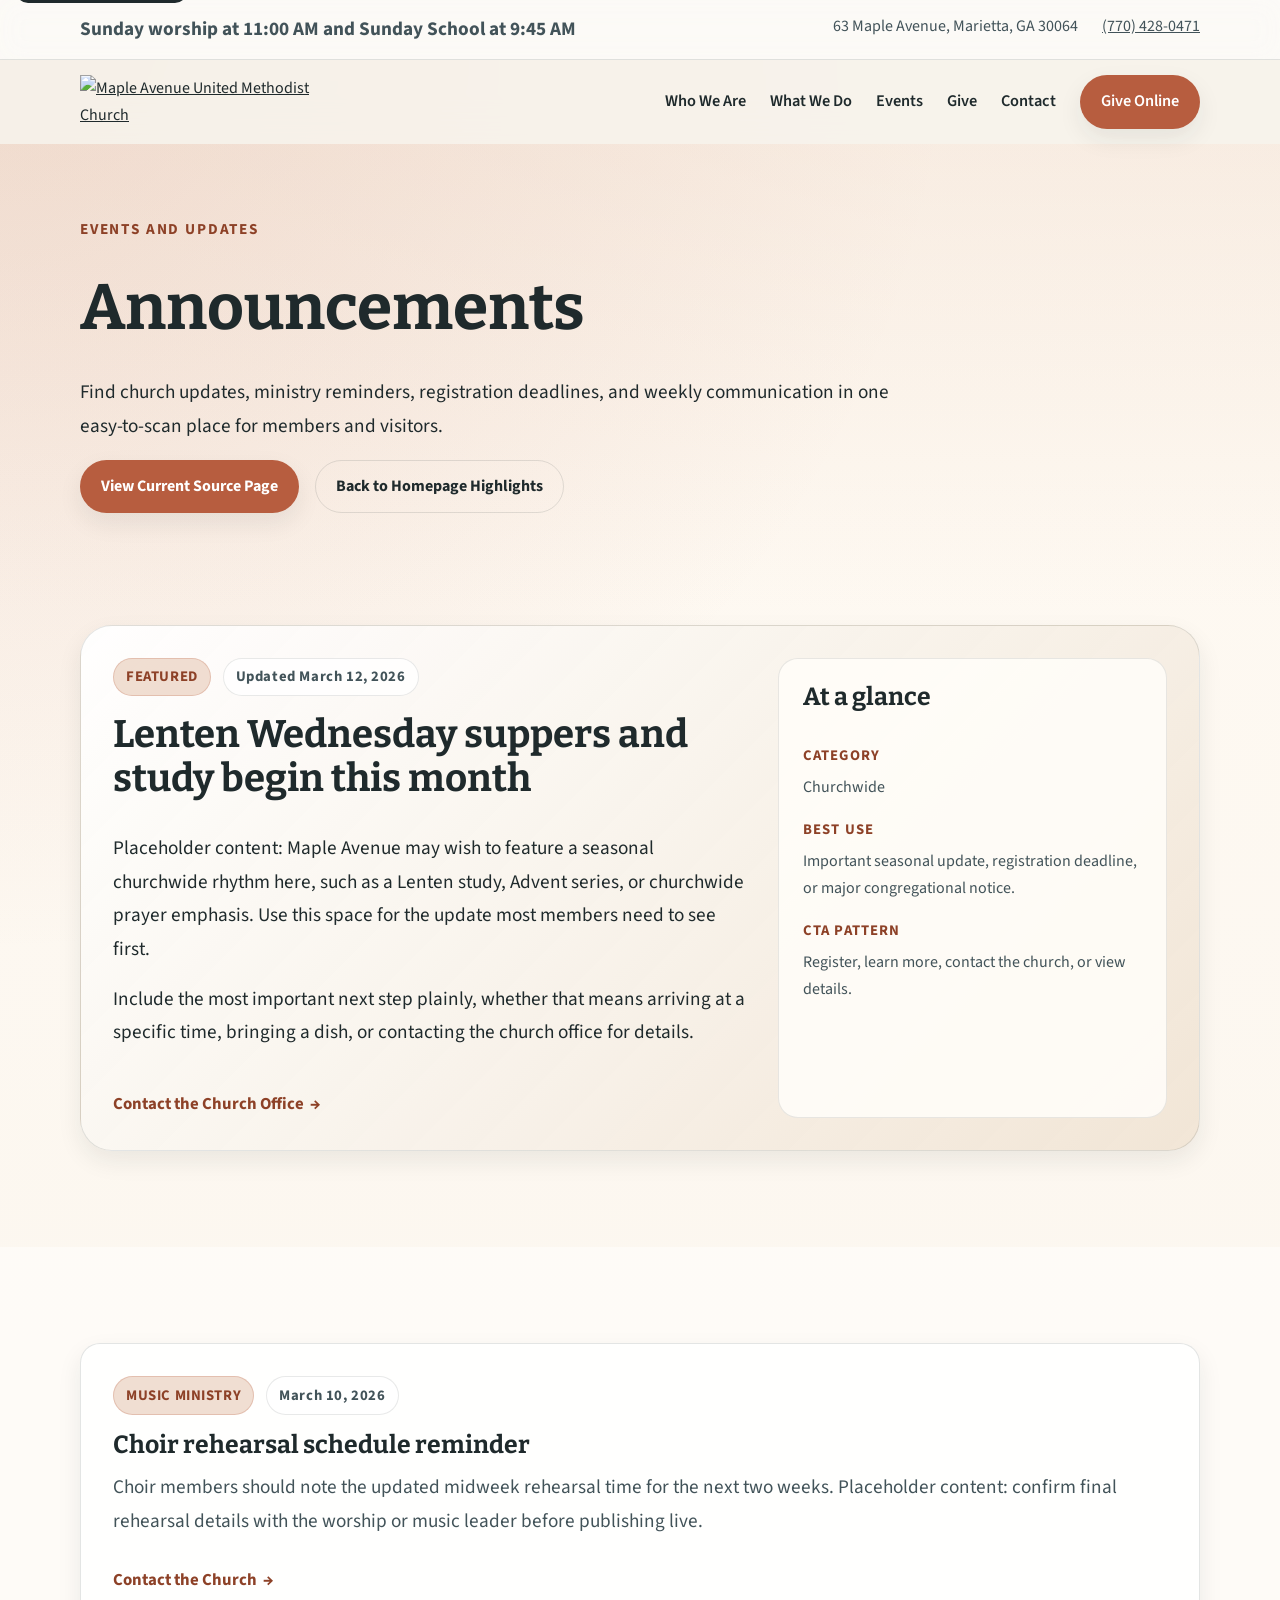
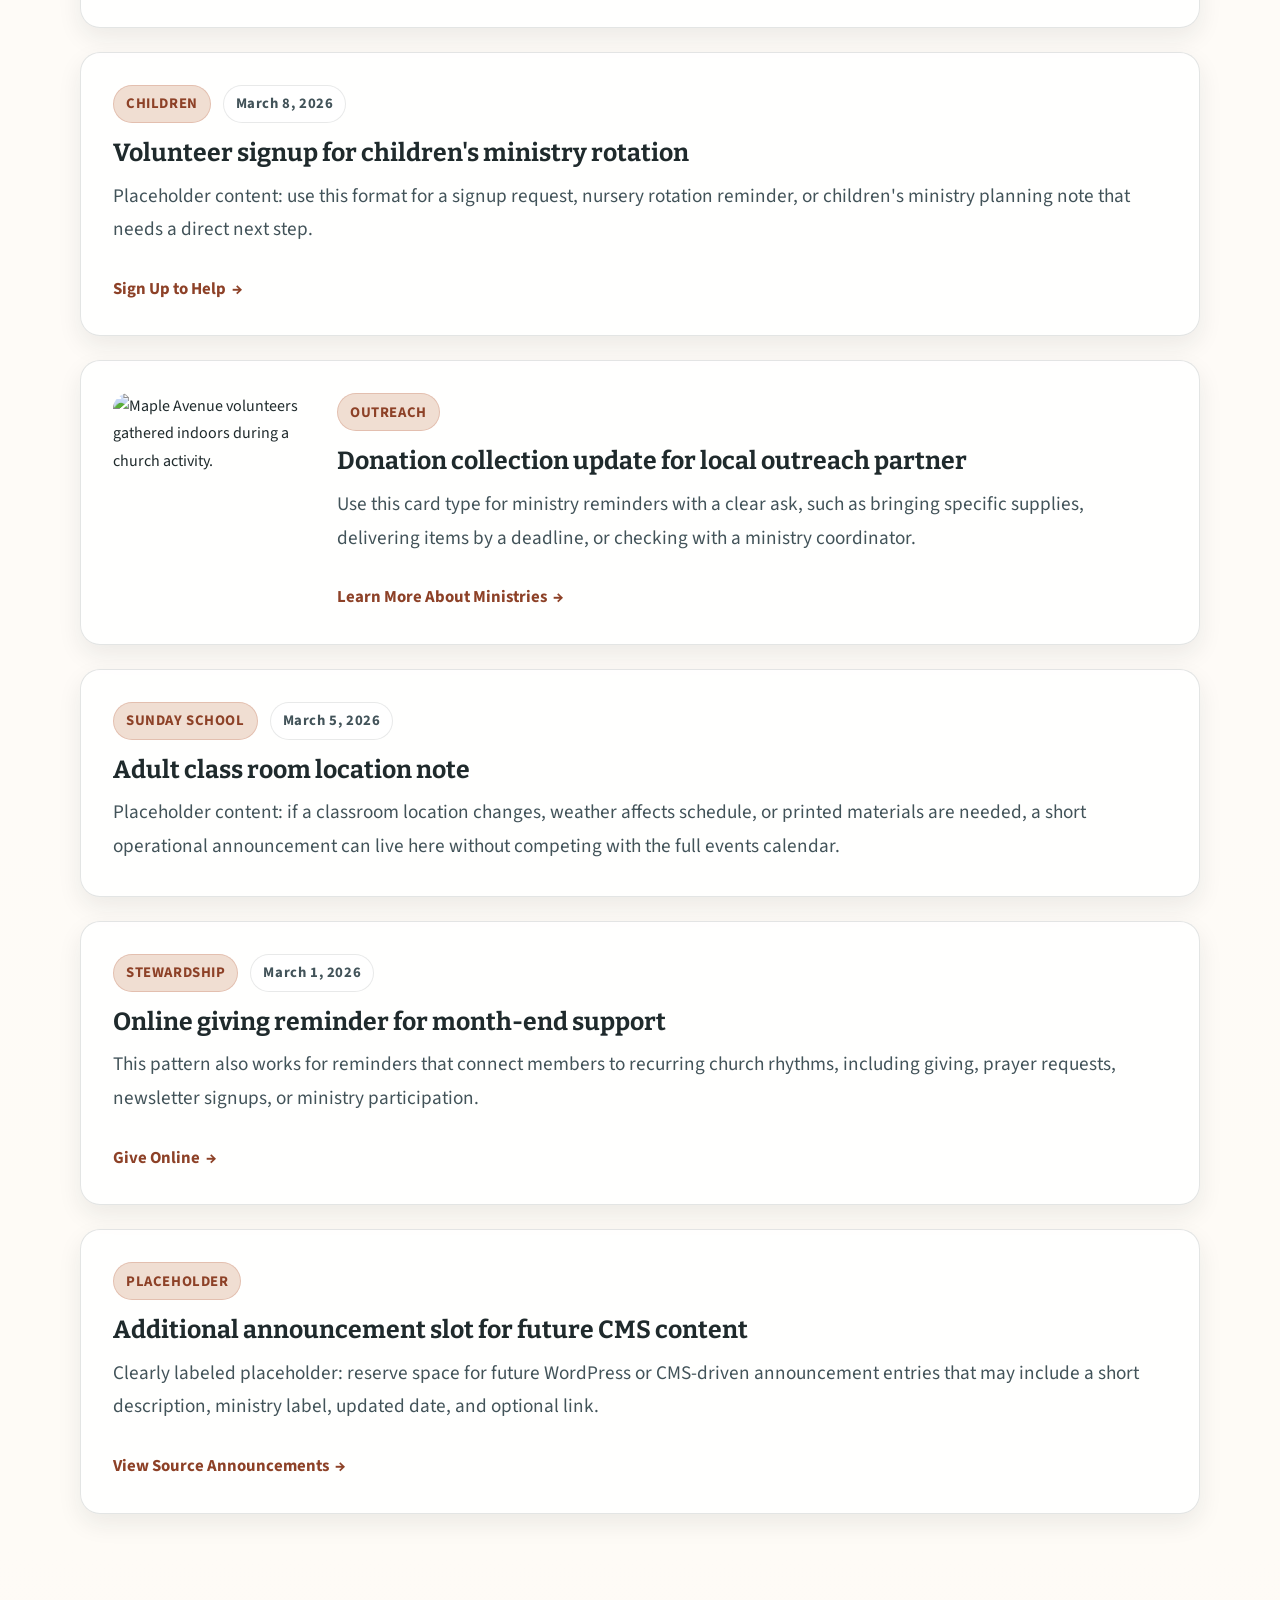
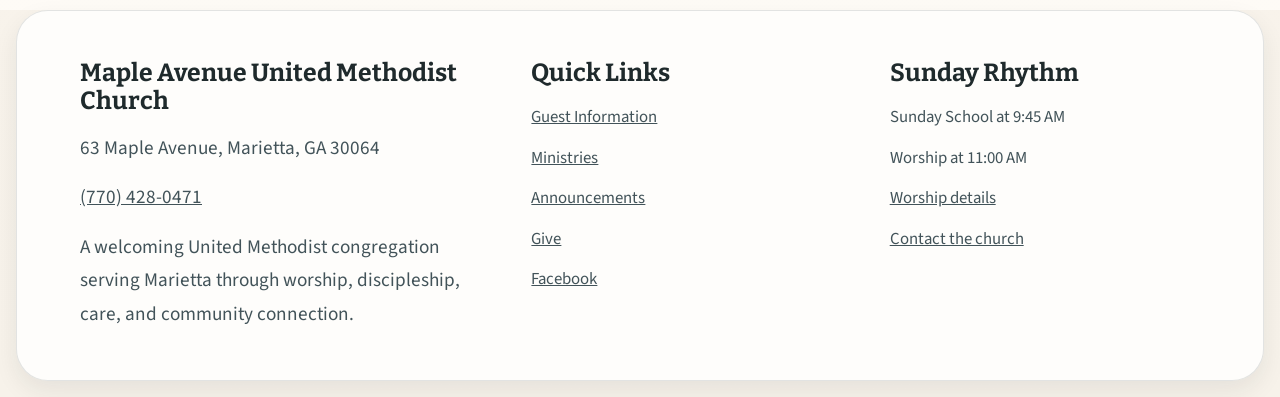
==== announcements.html @ 6061c357 "New pages and updates" ====
<!doctype html>
<html lang="en">
  <head>
    <meta charset="UTF-8" />
    <meta name="viewport" content="width=device-width, initial-scale=1.0" />
    <title>Announcements | Maple Avenue United Methodist Church</title>
    <meta
      name="description"
      content="Browse featured updates, ministry reminders, and church communication in this announcements page prototype for Maple Avenue United Methodist Church."
    />
    <meta name="robots" content="noindex, nofollow" />
    <link rel="preconnect" href="https://fonts.googleapis.com" />
    <link rel="preconnect" href="https://fonts.gstatic.com" crossorigin />
    <link
      href="https://fonts.googleapis.com/css2?family=Bitter:wght@500;600;700&family=Source+Sans+3:wght@400;500;600;700&display=swap"
      rel="stylesheet"
    />
    <link rel="stylesheet" href="styles.css" />
    <script src="script.js" defer></script>
  </head>
  <body>
    <a class="skip-link" href="#main-content">Skip to main content</a>

    <header class="site-header" data-site-header>
      <div class="utility-bar">
        <div class="container utility-bar__content">
          <p class="utility-bar__message">
            Sunday worship at 11:00 AM and Sunday School at 9:45 AM
          </p>
          <ul class="utility-list" aria-label="Quick contact details">
            <li>63 Maple Avenue, Marietta, GA 30064</li>
            <li><a href="tel:17704280471">(770) 428-0471</a></li>
          </ul>
        </div>
      </div>

      <div class="container header-shell">
        <a
          class="brand"
          href="index.html"
          aria-label="Maple Avenue United Methodist Church home"
        >
          <img
            class="brand__logo"
            src="https://static.wixstatic.com/media/d527b7_5be0c75b35754197b9181731314d34e4~mv2.png/v1/fill/w_263,h_67,al_c,q_85,usm_0.66_1.00_0.01,enc_avif,quality_auto/MA%20Steeple%20Logo%201A.png"
            alt="Maple Avenue United Methodist Church"
          />
        </a>

        <button
          class="menu-toggle"
          type="button"
          aria-expanded="false"
          aria-controls="site-navigation"
          data-menu-toggle
        >
          <span class="menu-toggle__label">Menu</span>
          <span class="menu-toggle__bars" aria-hidden="true"></span>
        </button>

        <nav
          class="site-nav"
          id="site-navigation"
          aria-label="Primary"
          data-nav
        >
          <ul class="site-nav__list">
            <li><a href="index.html#who-we-are">Who We Are</a></li>
            <li><a href="index.html#what-we-do">What We Do</a></li>
            <li><a href="index.html#highlights">Events</a></li>
            <li><a href="index.html#give">Give</a></li>
            <li><a href="index.html#contact">Contact</a></li>
          </ul>
          <a
            class="button button--primary site-nav__cta"
            href="https://www.mapleavenuechurch.org/give"
            target="_blank"
            rel="noreferrer"
          >
            Give Online
          </a>
        </nav>
      </div>
    </header>

    <main id="main-content">
      <section class="section page-header" aria-labelledby="announcements-page-title">
        <div class="container">
          <div class="page-header__content">
            <p class="eyebrow">Events And Updates</p>
            <h1 id="announcements-page-title">Announcements</h1>
            <p>
              Find church updates, ministry reminders, registration deadlines,
              and weekly communication in one easy-to-scan place for members
              and visitors.
            </p>
            <div class="button-row">
              <a
                class="button button--primary"
                href="https://www.mapleavenuechurch.org/announcements"
                target="_blank"
                rel="noreferrer"
              >
                View Current Source Page
              </a>
              <a class="button button--ghost" href="index.html#highlights">
                Back to Homepage Highlights
              </a>
            </div>
          </div>
        </div>
      </section>

      <section
        class="section announcements-featured-section"
        aria-labelledby="featured-announcement-title"
      >
        <div class="container announcements-shell">
          <article class="featured-announcement" aria-labelledby="featured-announcement-title">
            <div class="featured-announcement__content">
              <div class="featured-announcement__meta" aria-label="Featured announcement details">
                <span class="announcement-label">Featured</span>
                <time class="announcement-date" datetime="2026-03-12">Updated March 12, 2026</time>
              </div>
              <h2 id="featured-announcement-title">Lenten Wednesday suppers and study begin this month</h2>
              <p>
                Placeholder content: Maple Avenue may wish to feature a seasonal
                churchwide rhythm here, such as a Lenten study, Advent series,
                or churchwide prayer emphasis. Use this space for the update
                most members need to see first.
              </p>
              <p>
                Include the most important next step plainly, whether that means
                arriving at a specific time, bringing a dish, or contacting the
                church office for details.
              </p>
              <a class="text-link" href="https://www.mapleavenuechurch.org/contact" target="_blank" rel="noreferrer">
                Contact the Church Office
              </a>
            </div>

            <aside class="featured-announcement__details" aria-label="Featured announcement summary">
              <h3 class="footer-title">At a glance</h3>
              <dl class="detail-list">
                <div>
                  <dt>Category</dt>
                  <dd>Churchwide</dd>
                </div>
                <div>
                  <dt>Best use</dt>
                  <dd>Important seasonal update, registration deadline, or major congregational notice.</dd>
                </div>
                <div>
                  <dt>CTA pattern</dt>
                  <dd>Register, learn more, contact the church, or view details.</dd>
                </div>
              </dl>
            </aside>
          </article>
        </div>
      </section>

      <section class="section section--alt" aria-label="Announcement list">
        <div class="container">
          <ul class="announcement-list" aria-label="Announcement items">
            <li>
              <article class="announcement-card" aria-labelledby="announcement-choir-title">
                <div class="announcement-card__meta" aria-label="Announcement metadata">
                  <span class="announcement-label">Music Ministry</span>
                  <time class="announcement-date" datetime="2026-03-10">March 10, 2026</time>
                </div>
                <div class="announcement-card__content">
                  <h3 id="announcement-choir-title">Choir rehearsal schedule reminder</h3>
                  <p>
                    Choir members should note the updated midweek rehearsal time
                    for the next two weeks. Placeholder content: confirm final
                    rehearsal details with the worship or music leader before
                    publishing live.
                  </p>
                </div>
                <a class="text-link" href="https://www.mapleavenuechurch.org/contact" target="_blank" rel="noreferrer">
                  Contact the Church
                </a>
              </article>
            </li>

            <li>
              <article class="announcement-card" aria-labelledby="announcement-children-title">
                <div class="announcement-card__meta" aria-label="Announcement metadata">
                  <span class="announcement-label">Children</span>
                  <time class="announcement-date" datetime="2026-03-08">March 8, 2026</time>
                </div>
                <div class="announcement-card__content">
                  <h3 id="announcement-children-title">Volunteer signup for children&apos;s ministry rotation</h3>
                  <p>
                    Placeholder content: use this format for a signup request,
                    nursery rotation reminder, or children&apos;s ministry planning
                    note that needs a direct next step.
                  </p>
                </div>
                <a class="text-link" href="https://www.mapleavenuechurch.org/connect-card" target="_blank" rel="noreferrer">
                  Sign Up to Help
                </a>
              </article>
            </li>

            <li>
              <article class="announcement-card announcement-card--with-image" aria-labelledby="announcement-outreach-title">
                <img
                  class="announcement-card__image"
                  src="https://static.wixstatic.com/media/d527b7_13dd63d2ba9d43a4a3c2f9551a22ea8c~mv2.jpeg/v1/fill/w_1023,h_595,al_c,q_85,enc_avif,quality_auto/IMAGEJPEG_1.jpeg"
                  alt="Maple Avenue volunteers gathered indoors during a church activity."
                />
                <div class="announcement-card__meta" aria-label="Announcement metadata">
                  <span class="announcement-label">Outreach</span>
                </div>
                <div class="announcement-card__content">
                  <h3 id="announcement-outreach-title">Donation collection update for local outreach partner</h3>
                  <p>
                    Use this card type for ministry reminders with a clear ask,
                    such as bringing specific supplies, delivering items by a
                    deadline, or checking with a ministry coordinator.
                  </p>
                </div>
                <a class="text-link" href="https://www.mapleavenuechurch.org/ministries" target="_blank" rel="noreferrer">
                  Learn More About Ministries
                </a>
              </article>
            </li>

            <li>
              <article class="announcement-card" aria-labelledby="announcement-sunday-school-title">
                <div class="announcement-card__meta" aria-label="Announcement metadata">
                  <span class="announcement-label">Sunday School</span>
                  <time class="announcement-date" datetime="2026-03-05">March 5, 2026</time>
                </div>
                <div class="announcement-card__content">
                  <h3 id="announcement-sunday-school-title">Adult class room location note</h3>
                  <p>
                    Placeholder content: if a classroom location changes,
                    weather affects schedule, or printed materials are needed,
                    a short operational announcement can live here without
                    competing with the full events calendar.
                  </p>
                </div>
              </article>
            </li>

            <li>
              <article class="announcement-card" aria-labelledby="announcement-giving-title">
                <div class="announcement-card__meta" aria-label="Announcement metadata">
                  <span class="announcement-label">Stewardship</span>
                  <time class="announcement-date" datetime="2026-03-01">March 1, 2026</time>
                </div>
                <div class="announcement-card__content">
                  <h3 id="announcement-giving-title">Online giving reminder for month-end support</h3>
                  <p>
                    This pattern also works for reminders that connect members
                    to recurring church rhythms, including giving, prayer
                    requests, newsletter signups, or ministry participation.
                  </p>
                </div>
                <a class="text-link" href="https://www.mapleavenuechurch.org/give" target="_blank" rel="noreferrer">
                  Give Online
                </a>
              </article>
            </li>

            <li>
              <article class="announcement-card" aria-labelledby="announcement-placeholder-title">
                <div class="announcement-card__meta" aria-label="Announcement metadata">
                  <span class="announcement-label">Placeholder</span>
                </div>
                <div class="announcement-card__content">
                  <h3 id="announcement-placeholder-title">Additional announcement slot for future CMS content</h3>
                  <p>
                    Clearly labeled placeholder: reserve space for future WordPress
                    or CMS-driven announcement entries that may include a short
                    description, ministry label, updated date, and optional link.
                  </p>
                </div>
                <a class="text-link" href="https://www.mapleavenuechurch.org/announcements" target="_blank" rel="noreferrer">
                  View Source Announcements
                </a>
              </article>
            </li>
          </ul>
        </div>
      </section>
    </main>

    <footer class="site-footer" id="contact">
      <div class="container footer-grid">
        <section>
          <h2 class="footer-title">Maple Avenue United Methodist Church</h2>
          <p>63 Maple Avenue, Marietta, GA 30064</p>
          <p><a href="tel:17704280471">(770) 428-0471</a></p>
          <p>
            A welcoming United Methodist congregation serving Marietta through
            worship, discipleship, care, and community connection.
          </p>
        </section>

        <section>
          <h2 class="footer-title">Quick Links</h2>
          <ul class="footer-list">
            <li>
              <a
                href="https://www.mapleavenuechurch.org/guestinfo"
                target="_blank"
                rel="noreferrer"
                >Guest Information</a
              >
            </li>
            <li>
              <a
                href="https://www.mapleavenuechurch.org/ministries"
                target="_blank"
                rel="noreferrer"
                >Ministries</a
              >
            </li>
            <li>
              <a
                href="https://www.mapleavenuechurch.org/announcements"
                target="_blank"
                rel="noreferrer"
                >Announcements</a
              >
            </li>
            <li>
              <a
                href="https://www.mapleavenuechurch.org/give"
                target="_blank"
                rel="noreferrer"
                >Give</a
              >
            </li>
            <li>
              <a
                href="https://www.facebook.com/mapleaveumc/"
                target="_blank"
                rel="noreferrer"
                >Facebook</a
              >
            </li>
          </ul>
        </section>

        <section>
          <h2 class="footer-title">Sunday Rhythm</h2>
          <ul class="footer-list">
            <li>Sunday School at 9:45 AM</li>
            <li>Worship at 11:00 AM</li>
            <li>
              <a
                href="https://www.mapleavenuechurch.org/worship"
                target="_blank"
                rel="noreferrer"
                >Worship details</a
              >
            </li>
            <li>
              <a
                href="https://www.mapleavenuechurch.org/contact"
                target="_blank"
                rel="noreferrer"
                >Contact the church</a
              >
            </li>
          </ul>
        </section>
      </div>
    </footer>
  </body>
</html>
---- styles.css ----
:root {
  /* Shared design tokens keep spacing, color, and sizing consistent across sections. */
  --color-ink: #1f2a2c;
  --color-ink-soft: #425359;
  --color-surface: #f7f2ea;
  --color-surface-strong: #efe2d1;
  --color-surface-alt: #fffdf9;
  --color-accent: #b75d3f;
  --color-accent-dark: #8d4127;
  --color-accent-soft: #ead1bf;
  --color-line: rgba(31, 42, 44, 0.12);
  --color-white: #ffffff;
  --shadow-soft: 0 18px 40px rgba(31, 42, 44, 0.09);
  --shadow-card: 0 10px 24px rgba(31, 42, 44, 0.08);
  --radius-sm: 0.75rem;
  --radius-md: 1.25rem;
  --radius-lg: 2rem;
  --container: min(1120px, calc(100vw - 2rem));
  --space-1: 0.5rem;
  --space-2: 0.75rem;
  --space-3: 1rem;
  --space-4: 1.5rem;
  --space-5: 2rem;
  --space-6: 3rem;
  --space-7: 4.5rem;
  --space-8: 6rem;
}

*,
*::before,
*::after {
  box-sizing: border-box;
}

/* Base element styles establish the global reading experience first. */
html {
  scroll-behavior: smooth;
}

body {
  margin: 0;
  font-family: "Source Sans 3", sans-serif;
  color: var(--color-ink);
  background:
    radial-gradient(circle at top left, rgba(183, 93, 63, 0.18), transparent 25%),
    linear-gradient(180deg, #fffaf3 0%, #f7f2ea 100%);
  line-height: 1.7;
}

img {
  display: block;
  max-width: 100%;
}

a {
  color: inherit;
}

a:hover {
  color: var(--color-accent-dark);
}

:focus-visible {
  outline: 3px solid var(--color-accent);
  outline-offset: 3px;
}

.skip-link {
  position: absolute;
  left: var(--space-3);
  top: -3rem;
  z-index: 100;
  padding: var(--space-2) var(--space-3);
  border-radius: var(--radius-sm);
  color: var(--color-white);
  background: var(--color-ink);
  text-decoration: none;
}

.skip-link:focus {
  top: var(--space-3);
}

.container {
  width: var(--container);
  margin: 0 auto;
}

/* Reusable section shells create a consistent vertical rhythm. */
.section {
  padding: var(--space-8) 0;
}

.section--alt {
  background: rgba(255, 253, 249, 0.82);
}

.eyebrow {
  margin: 0 0 var(--space-2);
  color: var(--color-accent-dark);
  font-size: 0.95rem;
  font-weight: 700;
  letter-spacing: 0.12em;
  text-transform: uppercase;
}

h1,
h2,
h3,
.footer-title {
  margin: 0 0 var(--space-3);
  font-family: "Bitter", serif;
  line-height: 1.15;
}

h1 {
  font-size: clamp(2.5rem, 5vw, 4.75rem);
}

h2 {
  font-size: clamp(2rem, 3vw, 3rem);
}

h3,
.footer-title {
  font-size: 1.55rem;
}

p,
ul,
dl {
  margin: 0;
}

p {
  font-size: clamp(1.08rem, 1rem + 0.3vw, 1.2rem);
  line-height: 1.75;
}

.button-row,
.hero__actions {
  display: flex;
  flex-wrap: wrap;
  gap: var(--space-3);
}

/* Button variants share one base style so CTAs feel related across the site. */
.split-layout__content .button-row {
  margin-top: var(--space-4);
}

.button {
  display: inline-flex;
  align-items: center;
  justify-content: center;
  min-height: 3rem;
  padding: 0.75rem 1.25rem;
  border: 1px solid transparent;
  border-radius: 999px;
  font-weight: 700;
  font-size: 1rem;
  text-decoration: none;
  transition:
    transform 180ms ease,
    background-color 180ms ease,
    border-color 180ms ease,
    color 180ms ease;
}

.button:hover {
  transform: translateY(-1px);
}

.button--primary {
  color: var(--color-white);
  background: var(--color-accent);
  box-shadow: var(--shadow-card);
}

.button--primary:hover {
  color: var(--color-white);
  background: var(--color-accent-dark);
}

.button--secondary {
  border-color: rgba(31, 42, 44, 0.18);
  background: rgba(255, 255, 255, 0.72);
}

.button--ghost {
  border-color: var(--color-line);
  background: transparent;
}

.text-link {
  display: inline-flex;
  align-items: center;
  gap: 0.4rem;
  margin-top: var(--space-4);
  font-weight: 700;
  font-size: 1.05rem;
  color: var(--color-accent-dark);
  text-decoration: none;
}

.text-link::after {
  content: "→";
}

/* Header styles support the sticky desktop nav and collapsible mobile nav. */
.utility-bar {
  border-bottom: 1px solid var(--color-line);
  background: rgba(255, 255, 255, 0.6);
  backdrop-filter: blur(12px);
}

.utility-bar__content {
  display: flex;
  flex-wrap: wrap;
  justify-content: space-between;
  gap: var(--space-2) var(--space-4);
  padding: 0.8rem 0;
  font-size: 1rem;
  color: var(--color-ink-soft);
}

.utility-bar__message {
  font-weight: 700;
}

.utility-list {
  display: flex;
  flex-wrap: wrap;
  gap: var(--space-2) var(--space-4);
  padding: 0;
  list-style: none;
}

.site-header {
  position: sticky;
  top: 0;
  z-index: 50;
  background: rgba(247, 242, 234, 0.9);
  backdrop-filter: blur(18px);
}

.site-header.is-scrolled {
  box-shadow: 0 8px 24px rgba(31, 42, 44, 0.08);
}

.header-shell {
  display: flex;
  align-items: center;
  justify-content: space-between;
  gap: var(--space-4);
  min-height: 5.25rem;
}

.brand {
  flex-shrink: 0;
}

.brand__logo {
  width: min(250px, 58vw);
  height: auto;
}

.menu-toggle {
  display: none;
  align-items: center;
  gap: 0.75rem;
  padding: 0.7rem 0.95rem;
  border: 1px solid var(--color-line);
  border-radius: 999px;
  color: var(--color-ink);
  background: var(--color-white);
  font: inherit;
  font-weight: 700;
}

.menu-toggle__bars,
.menu-toggle__bars::before,
.menu-toggle__bars::after {
  display: block;
  width: 1rem;
  height: 2px;
  border-radius: 999px;
  background: currentColor;
  content: "";
  transition: transform 180ms ease, opacity 180ms ease;
}

.menu-toggle__bars {
  position: relative;
}

.menu-toggle__bars::before {
  position: absolute;
  top: -0.35rem;
}

.menu-toggle__bars::after {
  position: absolute;
  top: 0.35rem;
}

.menu-toggle[aria-expanded="true"] .menu-toggle__bars {
  background: transparent;
}

.menu-toggle[aria-expanded="true"] .menu-toggle__bars::before {
  transform: translateY(0.35rem) rotate(45deg);
}

.menu-toggle[aria-expanded="true"] .menu-toggle__bars::after {
  transform: translateY(-0.35rem) rotate(-45deg);
}

.site-nav {
  display: flex;
  align-items: center;
  gap: var(--space-4);
}

.site-nav__list {
  display: flex;
  flex-wrap: wrap;
  gap: var(--space-4);
  padding: 0;
  list-style: none;
}

.site-nav__list a,
.site-nav__cta {
  font-size: 1.02rem;
  font-weight: 600;
  text-decoration: none;
}

.hero {
  position: relative;
  overflow: clip;
  padding: var(--space-7) 0 var(--space-8);
}

.hero__grid,
.split-layout,
.feature-band__grid,
.cta-panel,
.footer-grid {
  display: grid;
  gap: var(--space-6);
}

.hero__grid,
.split-layout,
.feature-band__grid,
.cta-panel {
  grid-template-columns: repeat(2, minmax(0, 1fr));
  align-items: center;
}

.hero__grid {
  position: relative;
  z-index: 1;
}

.hero__lede,
.section-heading p,
.split-layout__content p,
.feature-band__content p,
.cta-panel p,
.card p,
.site-footer p,
.footer-list {
  max-width: 62ch;
  color: var(--color-ink-soft);
}

.section-heading h2 + p,
.split-layout__content h2 + p,
.feature-band__content h2 + p,
.cta-panel h2 + p,
.card h3 + p,
.info-panel h3 + p,
.site-footer .footer-title + p {
  margin-top: var(--space-2);
}

.section-heading p + p,
.split-layout__content p + p,
.feature-band__content p + p,
.cta-panel p + p,
.card p + p,
.site-footer p + p {
  margin-top: var(--space-3);
}

.hero__content {
  display: grid;
  gap: var(--space-4);
  padding: clamp(1.5rem, 2vw, 2rem);
  border: 1px solid rgba(255, 255, 255, 0.14);
  border-radius: var(--radius-lg);
  background: linear-gradient(180deg, rgba(16, 27, 31, 0.74), rgba(16, 27, 31, 0.58));
  box-shadow: var(--shadow-soft);
}

.hero__content .eyebrow,
.hero__content h1,
.hero__content p,
.hero__content dt,
.hero__content dd {
  color: var(--color-white);
}

.hero__content p {
  max-width: 34rem;
}

.hero__backdrop {
  position: absolute;
  inset: 0;
  background:
    linear-gradient(90deg, rgba(19, 29, 34, 0.82) 0%, rgba(19, 29, 34, 0.55) 42%, rgba(19, 29, 34, 0.3) 100%),
    linear-gradient(180deg, rgba(247, 242, 234, 0.08), rgba(247, 242, 234, 0.22)),
    url("https://static.wixstatic.com/media/d527b7_700fa034ea9f405eae82f1fbfdbdb1b5~mv2.jpg/v1/fill/w_1600,h_980,al_c,q_85,enc_avif,quality_auto/church%20outside.jpg")
      center/cover no-repeat;
}

.hero__details {
  display: grid;
  grid-template-columns: repeat(3, minmax(0, 1fr));
  gap: var(--space-3);
  margin-top: var(--space-2);
}

.hero__details div {
  padding: var(--space-3);
  border: 1px solid rgba(255, 255, 255, 0.18);
  border-radius: var(--radius-md);
  background: rgba(255, 255, 255, 0.08);
}

.hero__details dt {
  font-size: 0.95rem;
  font-weight: 700;
  letter-spacing: 0.08em;
  text-transform: uppercase;
  color: rgba(255, 255, 255, 0.84);
}

.hero__details dd {
  margin: 0.3rem 0 0;
  font-size: 1.2rem;
  font-weight: 700;
}

.hero__media {
  position: relative;
  min-height: 100%;
  padding: var(--space-4) 0 0 var(--space-4);
}

.feature-band__media img {
  width: 100%;
  height: 100%;
  object-fit: cover;
}

.hero-card,
.card,
.info-panel,
.cta-panel,
.site-footer {
  border: 1px solid var(--color-line);
  background: rgba(255, 255, 255, 0.8);
  box-shadow: var(--shadow-card);
}

.hero-card {
  position: absolute;
  right: 0;
  bottom: 0;
  max-width: 20rem;
  padding: var(--space-4);
  border-radius: var(--radius-md);
}

.hero-card__quote {
  margin-bottom: var(--space-2);
  font-family: "Bitter", serif;
  font-size: 1.5rem;
}

.hero-card__text,
.footer-list {
  font-size: 1.05rem;
  line-height: 1.7;
}

.page-header {
  padding-top: var(--space-7);
  background: linear-gradient(180deg, rgba(234, 209, 191, 0.32), transparent);
}

.page-header__content,
.page-header .split-layout__content {
  display: grid;
  gap: var(--space-3);
}

.page-header__content {
  max-width: 52rem;
}

.contact-layout {
  align-items: start;
}

.section-heading {
  display: grid;
  gap: var(--space-3);
  margin-bottom: var(--space-5);
}

.card-grid {
  display: grid;
  gap: var(--space-4);
}

.card-grid--three {
  grid-template-columns: repeat(3, minmax(0, 1fr));
}

.card-grid--four {
  grid-template-columns: repeat(4, minmax(0, 1fr));
}

.card,
.info-panel {
  padding: var(--space-5);
  border-radius: var(--radius-md);
}

.card--feature {
  min-height: 100%;
}

.staff-card {
  display: flex;
  flex-direction: column;
  padding: var(--space-3);
  overflow: hidden;
}

.staff-card__image {
  width: 100%;
  aspect-ratio: 4 / 5;
  border-radius: calc(var(--radius-md) - 0.3rem);
  object-fit: cover;
}

.staff-card__body {
  display: grid;
  flex: 1;
  gap: var(--space-2);
  padding: var(--space-4) var(--space-2) var(--space-2);
}

.staff-card__role {
  color: var(--color-accent-dark);
  font-size: 0.95rem;
  font-weight: 700;
  letter-spacing: 0.08em;
  text-transform: uppercase;
}

.staff-card .text-link {
  margin-top: auto;
}

.info-panel {
  background:
    linear-gradient(180deg, rgba(255, 255, 255, 0.88), rgba(239, 226, 209, 0.76));
}

.info-panel__photo {
  width: 100%;
  aspect-ratio: 4 / 3;
  margin-bottom: var(--space-4);
  border-radius: calc(var(--radius-md) - 0.25rem);
  object-fit: cover;
  object-position: center 18%;
}

.contact-address {
  margin-top: var(--space-3);
  font-style: normal;
}

.contact-address p + p {
  margin-top: var(--space-1);
}

.contact-list {
  display: grid;
  gap: var(--space-3);
  margin-top: var(--space-4);
}

.contact-list dt {
  color: var(--color-accent-dark);
  font-size: 0.95rem;
  font-weight: 700;
  letter-spacing: 0.08em;
  text-transform: uppercase;
}

.contact-list dd {
  margin: 0.35rem 0 0;
  color: var(--color-ink-soft);
}

.contact-form-card {
  display: grid;
  gap: var(--space-3);
}

.beliefs-stack {
  display: grid;
  gap: var(--space-4);
}

.belief-section {
  display: grid;
  grid-template-columns: minmax(0, 0.9fr) minmax(0, 1.4fr);
  gap: var(--space-5);
  padding: var(--space-5);
  border: 1px solid var(--color-line);
  border-radius: var(--radius-md);
  background: rgba(255, 255, 255, 0.82);
  box-shadow: var(--shadow-card);
}

.belief-section__header {
  display: grid;
  align-content: start;
  gap: var(--space-2);
}

.belief-section__index {
  color: var(--color-accent-dark);
  font-size: 0.95rem;
  font-weight: 700;
  letter-spacing: 0.12em;
}

.belief-section__header h3 {
  margin: 0;
}

.belief-section__body {
  min-width: 0;
}

.belief-list {
  display: grid;
  gap: var(--space-3);
  margin: 0;
  padding-left: 1.25rem;
  color: var(--color-ink-soft);
  font-size: 1.08rem;
}

.belief-list li {
  margin: 0;
}

.belief-source {
  display: grid;
  gap: var(--space-2);
  align-content: start;
}

.belief-quote {
  margin: 0;
  padding-left: var(--space-3);
  border-left: 3px solid var(--color-accent-soft);
  color: var(--color-ink-soft);
}

.belief-source__credit {
  color: var(--color-accent-dark);
  font-weight: 700;
}

.announcements-shell {
  display: grid;
  gap: var(--space-6);
}

.announcements-featured-section {
  padding-top: var(--space-3);
}

.featured-announcement {
  display: grid;
  grid-template-columns: minmax(0, 1.3fr) minmax(18rem, 0.8fr);
  gap: var(--space-5);
  padding: var(--space-5);
  border: 1px solid var(--color-line);
  border-radius: var(--radius-lg);
  background:
    linear-gradient(135deg, rgba(255, 255, 255, 0.94), rgba(239, 226, 209, 0.84));
  box-shadow: var(--shadow-card);
}

.featured-announcement__content {
  display: grid;
  gap: var(--space-3);
}

.featured-announcement__meta,
.announcement-card__meta {
  display: flex;
  flex-wrap: wrap;
  gap: var(--space-2);
  align-items: center;
}

.announcement-label,
.announcement-date {
  display: inline-flex;
  align-items: center;
  min-height: 2rem;
  padding: 0.35rem 0.75rem;
  border-radius: 999px;
  font-size: 0.92rem;
  font-weight: 700;
  letter-spacing: 0.04em;
}

.announcement-label {
  border: 1px solid rgba(183, 93, 63, 0.24);
  color: var(--color-accent-dark);
  background: rgba(234, 209, 191, 0.7);
  text-transform: uppercase;
}

.announcement-date {
  border: 1px solid rgba(31, 42, 44, 0.1);
  color: var(--color-ink-soft);
  background: rgba(255, 255, 255, 0.8);
}

.featured-announcement__details {
  display: grid;
  gap: var(--space-3);
  align-content: start;
  padding: var(--space-4);
  border: 1px solid rgba(31, 42, 44, 0.1);
  border-radius: var(--radius-md);
  background: rgba(255, 253, 249, 0.88);
}

.detail-list {
  display: grid;
  gap: var(--space-3);
}

.detail-list div {
  display: grid;
  gap: 0.35rem;
}

.detail-list dt {
  color: var(--color-accent-dark);
  font-size: 0.92rem;
  font-weight: 700;
  letter-spacing: 0.08em;
  text-transform: uppercase;
}

.detail-list dd {
  margin: 0;
  color: var(--color-ink-soft);
}

.announcement-list {
  display: grid;
  gap: var(--space-4);
  padding: 0;
  list-style: none;
}

.announcement-card {
  display: grid;
  gap: var(--space-3);
  padding: var(--space-5);
  border: 1px solid var(--color-line);
  border-radius: var(--radius-md);
  background: rgba(255, 255, 255, 0.82);
  box-shadow: var(--shadow-card);
}

.announcement-card--with-image {
  grid-template-columns: minmax(9rem, 12.5rem) minmax(0, 1fr);
  align-items: start;
  column-gap: var(--space-4);
}

.announcement-card--with-image .announcement-card__image {
  width: 100%;
  height: 100%;
  min-height: 10.5rem;
  border-radius: calc(var(--radius-md) - 0.25rem);
  object-fit: cover;
  grid-row: 1 / span 3;
}

.announcement-card__content {
  display: grid;
  gap: var(--space-2);
}

.announcement-card__content h3 {
  margin-bottom: 0;
}

.announcement-card__content p {
  color: var(--color-ink-soft);
}

.announcement-card .text-link {
  margin-top: var(--space-2);
}

.newsletter-panel {
  display: grid;
  grid-template-columns: minmax(0, 1.15fr) minmax(0, 1fr);
  gap: var(--space-5);
  padding: var(--space-5);
  border: 1px solid var(--color-line);
  border-radius: var(--radius-lg);
  background:
    linear-gradient(180deg, rgba(255, 255, 255, 0.9), rgba(239, 226, 209, 0.72));
  box-shadow: var(--shadow-card);
}

.newsletter-panel__content {
  display: grid;
  align-content: center;
  gap: var(--space-3);
}

.newsletter-form {
  display: grid;
  gap: var(--space-4);
  padding: var(--space-4);
  border: 1px solid rgba(31, 42, 44, 0.12);
  border-radius: var(--radius-md);
  background: rgba(255, 253, 249, 0.9);
}

.newsletter-form__fields {
  display: grid;
  gap: var(--space-3);
}

.newsletter-form__actions {
  display: flex;
  flex-wrap: wrap;
  align-items: center;
  gap: var(--space-3);
}

.newsletter-form__note {
  font-size: 1rem;
  color: var(--color-ink-soft);
}

.contact-form__intro {
  color: var(--color-ink-soft);
}

.contact-form {
  display: grid;
  gap: var(--space-4);
}

.contact-form__grid {
  display: grid;
  grid-template-columns: repeat(2, minmax(0, 1fr));
  gap: var(--space-4);
}

.form-field {
  display: grid;
  gap: var(--space-2);
}

.form-field--full {
  grid-column: 1 / -1;
}

.form-field label {
  font-weight: 700;
}

.form-required,
.form-optional {
  color: var(--color-ink-soft);
  font-size: 0.95rem;
  font-weight: 500;
}

.form-field input,
.form-field textarea {
  width: 100%;
  padding: 0.9rem 1rem;
  border: 1px solid rgba(31, 42, 44, 0.18);
  border-radius: var(--radius-sm);
  color: var(--color-ink);
  background: rgba(255, 255, 255, 0.92);
  font: inherit;
}

.form-field textarea {
  resize: vertical;
  min-height: 10rem;
}

.form-field input:focus,
.form-field textarea:focus {
  border-color: var(--color-accent);
  outline: none;
  box-shadow: 0 0 0 3px rgba(183, 93, 63, 0.18);
}

.feature-band {
  background: linear-gradient(180deg, rgba(234, 209, 191, 0.32), transparent);
}

.feature-band__media {
  min-height: 32rem;
  overflow: hidden;
  border-radius: var(--radius-lg);
  box-shadow: var(--shadow-soft);
}

.feature-list {
  margin-top: var(--space-4);
  padding-left: 1.2rem;
  font-size: 1.2rem;
  line-height: 1.75;
  color: var(--color-ink-soft);
}

.feature-list li + li {
  margin-top: var(--space-3);
}

.cta-panel {
  padding: var(--space-6);
  border-radius: var(--radius-lg);
  background:
    linear-gradient(135deg, rgba(183, 93, 63, 0.95), rgba(141, 65, 39, 0.95)),
    var(--color-accent);
  color: var(--color-white);
}

.cta-panel p,
.cta-panel .eyebrow,
.cta-panel h2 {
  color: var(--color-white);
}

.cta-panel .button--secondary {
  border-color: rgba(255, 255, 255, 0.45);
  color: var(--color-white);
  background: rgba(255, 255, 255, 0.08);
}

.site-footer {
  margin: 0 var(--space-3) var(--space-3);
  padding: var(--space-6) 0;
  border-radius: var(--radius-lg);
}

.footer-grid {
  grid-template-columns: 1.3fr 1fr 1fr;
}

.footer-list {
  display: grid;
  gap: var(--space-2);
  padding: 0;
  list-style: none;
}

@media (max-width: 1024px) {
  .card-grid--four {
    grid-template-columns: repeat(2, minmax(0, 1fr));
  }

  .hero__grid,
  .split-layout,
  .featured-announcement,
  .newsletter-panel,
  .feature-band__grid,
  .cta-panel,
  .footer-grid {
    grid-template-columns: 1fr;
  }

  .hero__media {
    min-height: auto;
    padding-left: 0;
  }

  .hero-card {
    position: static;
    margin-top: var(--space-4);
    max-width: none;
  }
}

@media (max-width: 800px) {
  .utility-bar__content,
  .utility-list {
    justify-content: center;
  }

  .menu-toggle {
    display: inline-flex;
  }

  .site-nav {
    position: absolute;
    top: calc(100% + 0.5rem);
    right: 1rem;
    left: 1rem;
    display: grid;
    gap: var(--space-4);
    padding: var(--space-4);
    border: 1px solid var(--color-line);
    border-radius: var(--radius-md);
    background: rgba(255, 253, 249, 0.98);
    box-shadow: var(--shadow-soft);
    opacity: 0;
    visibility: hidden;
    transform: translateY(-0.5rem);
    transition:
      opacity 180ms ease,
      visibility 180ms ease,
      transform 180ms ease;
  }

  .site-nav[data-open="true"] {
    opacity: 1;
    visibility: visible;
    transform: translateY(0);
  }

  .site-nav__list {
    flex-direction: column;
    gap: var(--space-3);
  }

  .site-nav__list a,
  .site-nav__cta {
    font-size: 1.1rem;
  }

  .site-nav__cta {
    width: 100%;
  }

  .card-grid--three,
  .card-grid--four,
  .hero__details,
  .contact-form__grid,
  .belief-section {
    grid-template-columns: 1fr;
  }

  .announcement-card--with-image {
    grid-template-columns: 1fr;
  }

  .announcement-card--with-image .announcement-card__image {
    min-height: 0;
    aspect-ratio: 16 / 9;
    grid-row: auto;
  }

  .hero__content {
    padding: var(--space-4);
  }

  .section {
    padding: var(--space-7) 0;
  }
}

@media (max-width: 560px) {
  .header-shell {
    min-height: 4.75rem;
  }

  .hero {
    padding-top: var(--space-6);
  }

  .card,
  .info-panel,
  .cta-panel {
    padding: var(--space-4);
  }

  .site-footer {
    margin-inline: 0.75rem;
  }
}
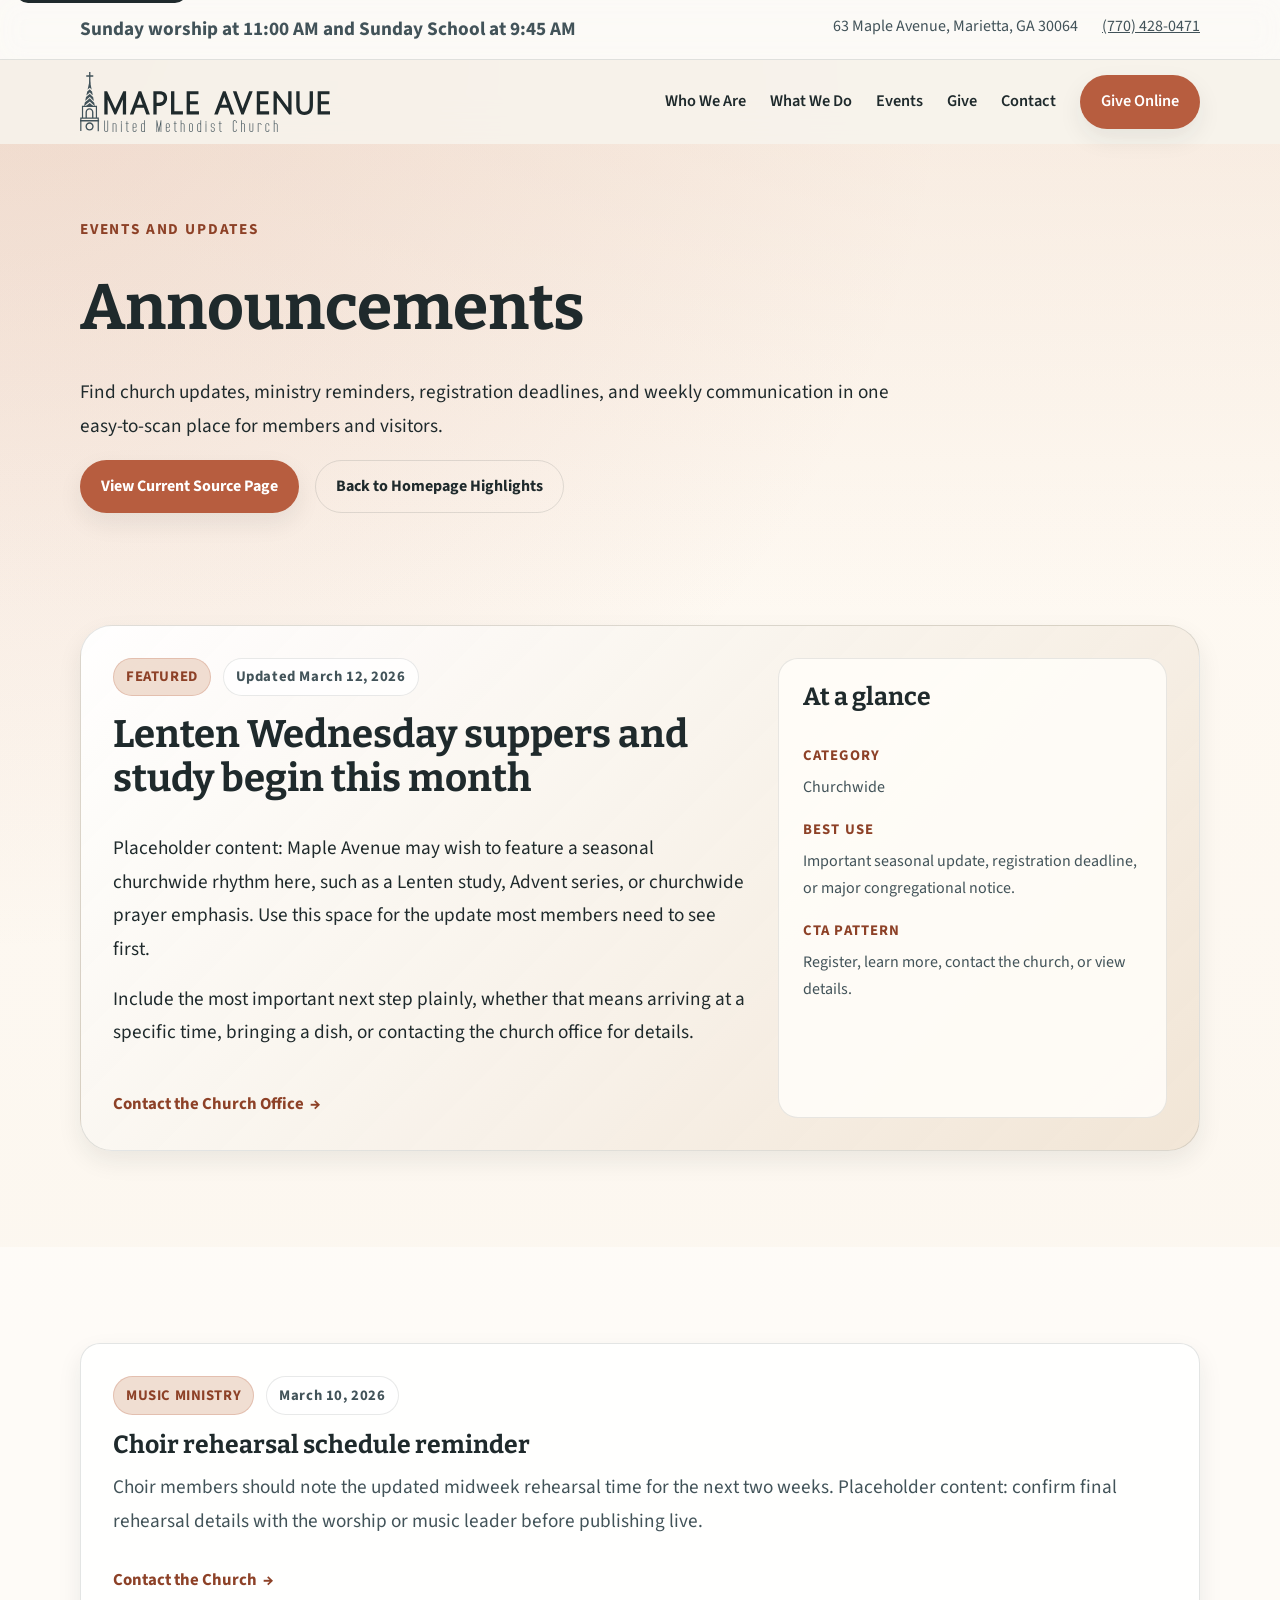
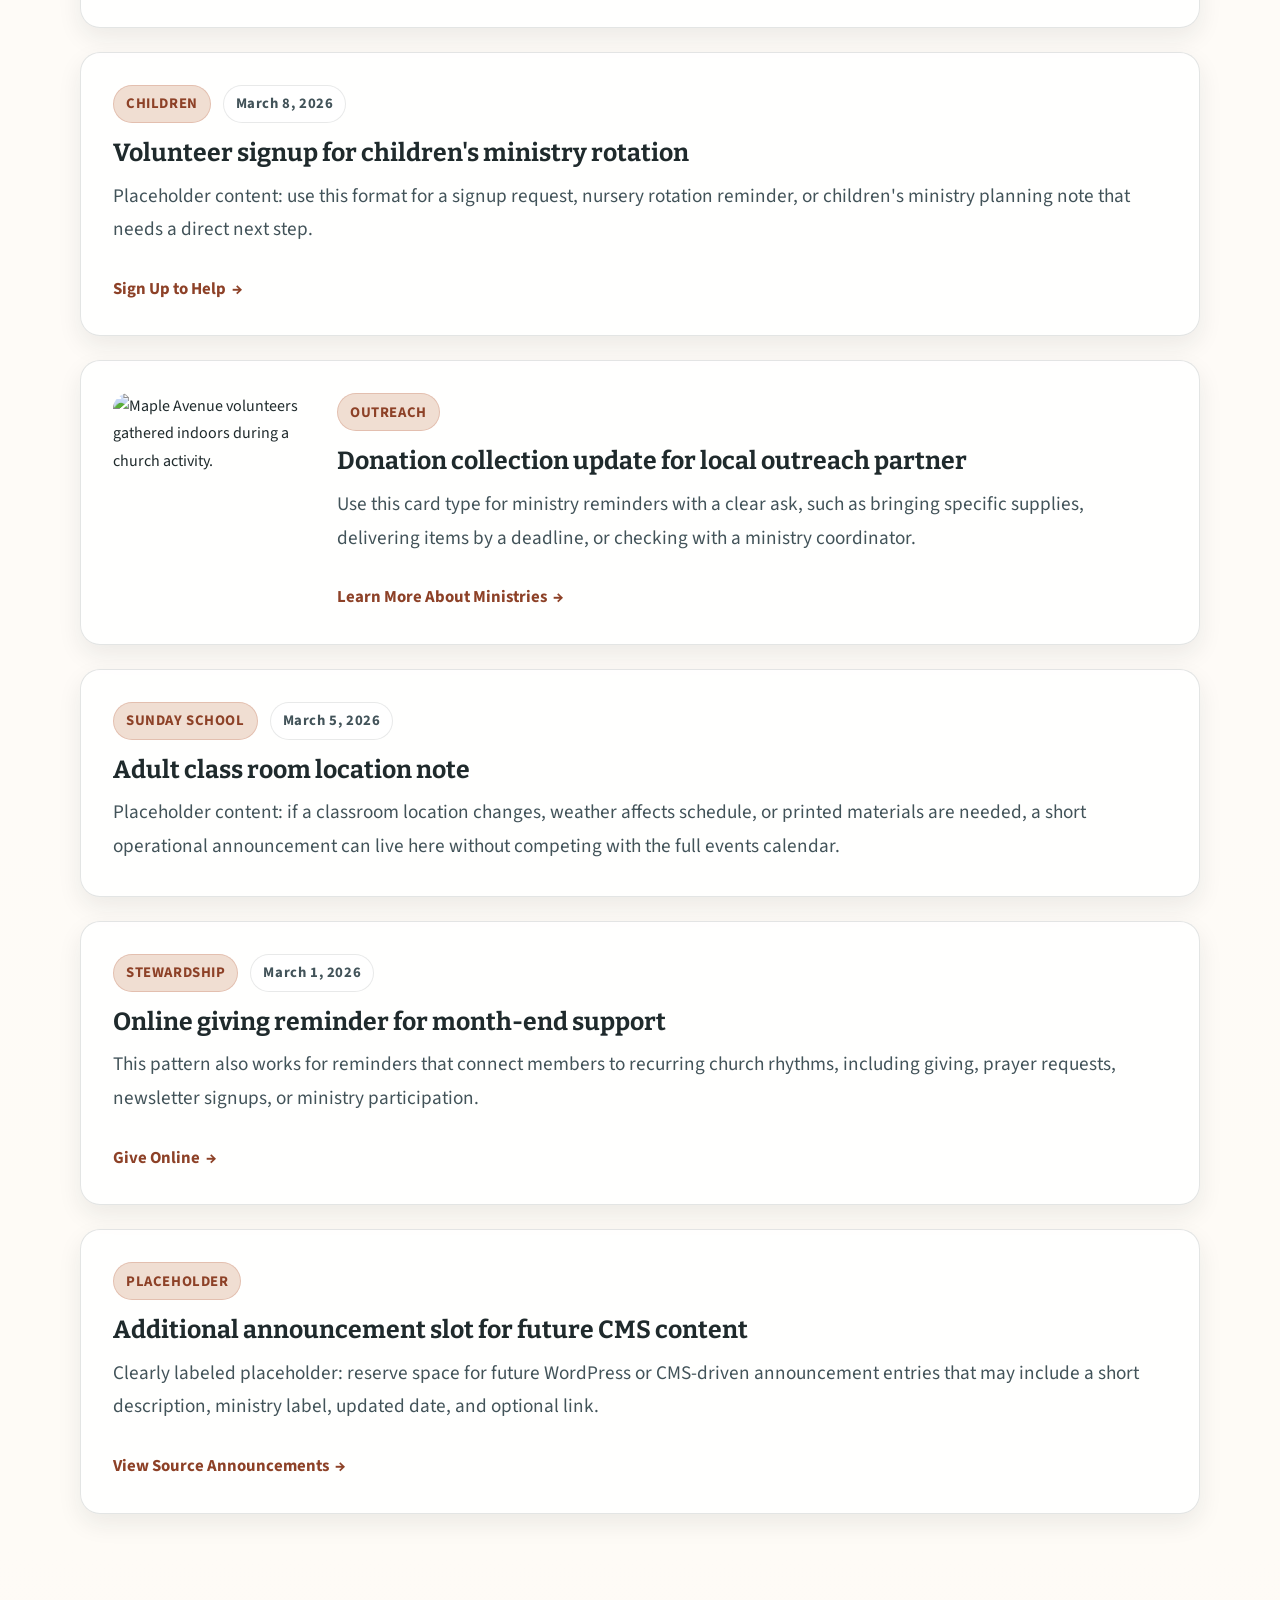
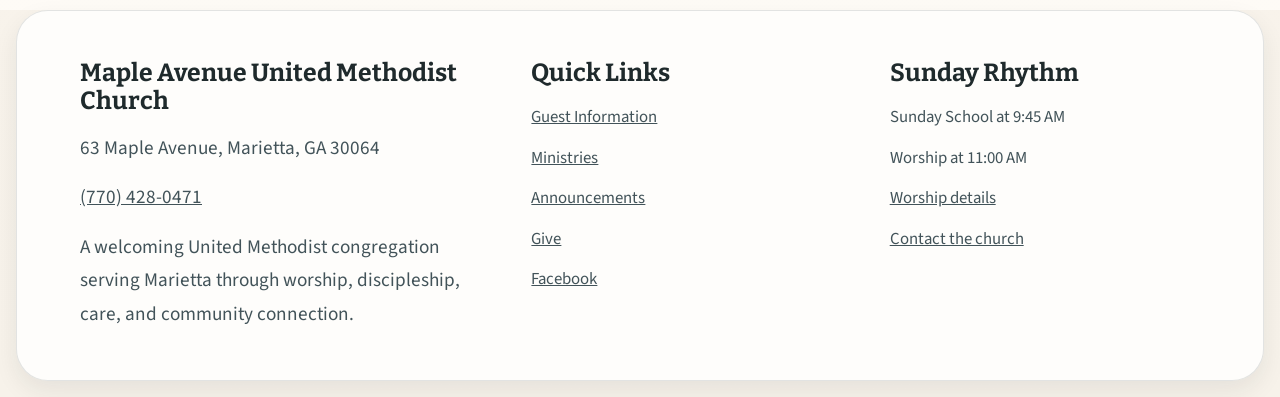
==== commit b641585a: "Added new logo and ensured utility bar toggle is on all pages" ====
--- a/announcements.html
+++ b/announcements.html
@@ -23,14 +23,31 @@
 
     <header class="site-header" data-site-header>
       <div class="utility-bar">
-        <div class="container utility-bar__content">
-          <p class="utility-bar__message">
-            Sunday worship at 11:00 AM and Sunday School at 9:45 AM
-          </p>
-          <ul class="utility-list" aria-label="Quick contact details">
-            <li>63 Maple Avenue, Marietta, GA 30064</li>
-            <li><a href="tel:17704280471">(770) 428-0471</a></li>
-          </ul>
+        <div class="container utility-bar__shell">
+          <button
+            class="utility-toggle"
+            type="button"
+            aria-expanded="false"
+            aria-controls="utility-panel"
+            data-utility-toggle
+          >
+            <span class="utility-toggle__eyebrow">Sunday info</span>
+            <span class="utility-toggle__summary">Worship, address, and phone</span>
+          </button>
+
+          <div
+            class="utility-bar__content"
+            id="utility-panel"
+            data-utility-panel
+          >
+            <p class="utility-bar__message">
+              Sunday worship at 11:00 AM and Sunday School at 9:45 AM
+            </p>
+            <ul class="utility-list" aria-label="Quick contact details">
+              <li>63 Maple Avenue, Marietta, GA 30064</li>
+              <li><a href="tel:17704280471">(770) 428-0471</a></li>
+            </ul>
+          </div>
         </div>
       </div>
 
@@ -42,7 +59,7 @@
         >
           <img
             class="brand__logo"
-            src="https://static.wixstatic.com/media/d527b7_5be0c75b35754197b9181731314d34e4~mv2.png/v1/fill/w_263,h_67,al_c,q_85,usm_0.66_1.00_0.01,enc_avif,quality_auto/MA%20Steeple%20Logo%201A.png"
+            src="images/muamc-logo-darker.svg"
             alt="Maple Avenue United Methodist Church"
           />
         </a>
--- a/styles.css
+++ b/styles.css
@@ -214,6 +214,10 @@
   backdrop-filter: blur(12px);
 }
 
+.utility-bar__shell {
+  display: grid;
+}
+
 .utility-bar__content {
   display: flex;
   flex-wrap: wrap;
@@ -225,6 +229,51 @@
 }
 
 .utility-bar__message {
+  font-weight: 700;
+}
+
+.utility-toggle {
+  display: none;
+  align-items: center;
+  justify-content: space-between;
+  gap: var(--space-3);
+  width: 100%;
+  padding: 0.75rem 0;
+  border: 0;
+  color: var(--color-ink);
+  background: transparent;
+  font: inherit;
+  text-align: left;
+}
+
+.utility-toggle::after {
+  content: "+";
+  flex-shrink: 0;
+  font-size: 1.4rem;
+  font-weight: 600;
+  line-height: 1;
+  transition: transform 180ms ease;
+}
+
+.utility-toggle[aria-expanded="true"]::after {
+  transform: rotate(45deg);
+}
+
+.utility-toggle__eyebrow,
+.utility-toggle__summary {
+  display: block;
+}
+
+.utility-toggle__eyebrow {
+  color: var(--color-accent-dark);
+  font-size: 0.8rem;
+  font-weight: 700;
+  letter-spacing: 0.08em;
+  text-transform: uppercase;
+}
+
+.utility-toggle__summary {
+  font-size: 0.95rem;
   font-weight: 700;
 }
 
@@ -1027,9 +1076,25 @@
 }
 
 @media (max-width: 800px) {
+  .utility-toggle {
+    display: flex;
+  }
+
+  .utility-bar__content {
+    padding-top: 0;
+  }
+
+  .utility-bar__content[hidden] {
+    display: none;
+  }
+
   .utility-bar__content,
   .utility-list {
     justify-content: center;
+  }
+
+  .utility-list {
+    gap: var(--space-2);
   }
 
   .menu-toggle {
@@ -1109,6 +1174,16 @@
     min-height: 4.75rem;
   }
 
+  .utility-bar__content {
+    justify-items: center;
+    text-align: center;
+  }
+
+  .utility-list {
+    flex-direction: column;
+    align-items: center;
+  }
+
   .hero {
     padding-top: var(--space-6);
   }
